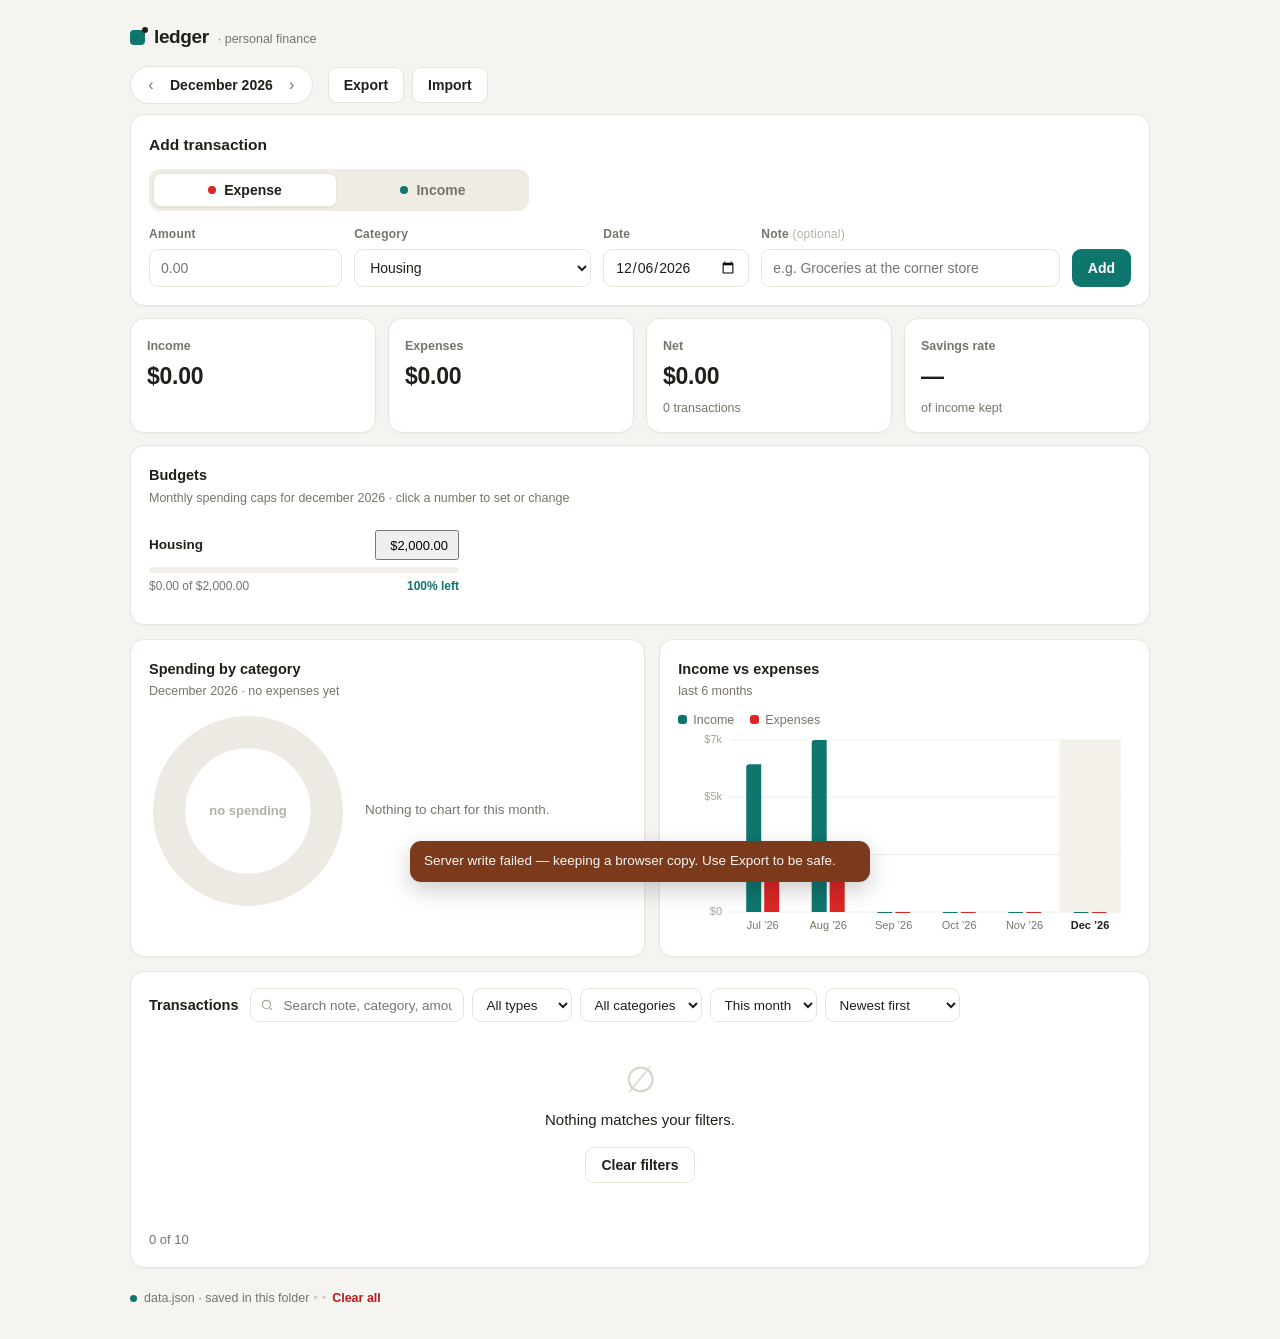
==== index.html @ 5a37964b "first commit" ====
<!doctype html>
<html lang="en">
<head>
<meta charset="utf-8">
<meta name="viewport" content="width=device-width, initial-scale=1">
<meta name="color-scheme" content="light">
<meta name="description" content="Ledger — a minimal personal finance tracker. No dependencies, your data in one JSON file.">
<title>Ledger · Personal Finance Tracker</title>
<link rel="icon" href="data:image/svg+xml,%3Csvg xmlns='http://www.w3.org/2000/svg' viewBox='0 0 16 16'%3E%3Crect width='16' height='16' rx='4' fill='%230f766e'/%3E%3Ccircle cx='11.5' cy='4.5' r='2' fill='%23f5f4f0'/%3E%3C/svg%3E">
<link rel="stylesheet" href="styles.css">
</head>
<body>

<header class="shell top">
  <div class="brand"><span class="mark"></span>ledger<span class="tag">· personal finance</span></div>
  <nav class="month" aria-label="Month navigation">
    <button id="prevBtn" class="iconbtn nav" aria-label="Previous month">‹</button>
    <strong id="monthLabel">—</strong>
    <button id="nextBtn" class="iconbtn nav" aria-label="Next month">›</button>
    <button id="todayBtn" class="todaybtn" hidden>Today</button>
  </nav>
  <div class="actions">
    <button id="exportBtn" class="btn ghost" title="Download your ledger as data.json">Export</button>
    <button id="importBtn" class="btn ghost" title="Load a ledger from a data.json file">Import</button>
    <input type="file" id="fileInput" accept=".json,application/json" hidden>
  </div>
</header>

<main class="shell">
  <noscript><p class="noscript">This app needs JavaScript enabled.</p></noscript>

  <!-- ============ transaction form ============ -->
  <section class="card pad formcard" aria-labelledby="formTitle">
    <h2 id="formTitle">Add transaction</h2>
    <form id="txForm" novalidate>
      <div class="seg" role="group" aria-label="Transaction type">
        <button type="button" id="segExpense" class="segbtn active" data-type="expense" aria-pressed="true"><i class="tdot neg"></i>Expense</button>
        <button type="button" id="segIncome" class="segbtn" data-type="income" aria-pressed="false"><i class="tdot pos"></i>Income</button>
      </div>
      <div class="formgrid">
        <div class="field" id="fAmount">
          <label for="amount">Amount</label>
          <input id="amount" inputmode="decimal" autocomplete="off" placeholder="0.00">
          <small class="err"></small>
        </div>
        <div class="field" id="fCategory">
          <label for="catSelect">Category</label>
          <select id="catSelect"></select>
          <small class="err"></small>
        </div>
        <div class="field hidden" id="fNewCat">
          <label for="newCat">New category</label>
          <input id="newCat" maxlength="24" autocomplete="off" placeholder="e.g. Pets">
          <small class="err"></small>
        </div>
        <div class="field" id="fDate">
          <label for="date">Date</label>
          <input type="date" id="date">
          <small class="err"></small>
        </div>
        <div class="field grow" id="fNote">
          <label for="note">Note <span class="opt">(optional)</span></label>
          <input id="note" maxlength="60" autocomplete="off" placeholder="e.g. Groceries at the corner store">
          <small class="err"></small>
        </div>
        <div class="fieldbtn">
          <button type="submit" class="btn primary" id="submitBtn">Add</button>
          <button type="button" class="btn ghost" id="cancelEdit" hidden>Cancel</button>
        </div>
      </div>
    </form>
  </section>

  <!-- ============ monthly summary ============ -->
  <section aria-label="Monthly summary">
    <div class="cards">
      <div class="card stat"><span class="lbl">Income</span><div class="val" id="sumIncome">$0.00</div><div class="delta" id="dIncome"></div></div>
      <div class="card stat"><span class="lbl">Expenses</span><div class="val" id="sumExpenses">$0.00</div><div class="delta" id="dExpenses"></div></div>
      <div class="card stat"><span class="lbl">Net</span><div class="val" id="sumNet">$0.00</div><div class="delta"><span class="flat" id="netSub"></span></div></div>
      <div class="card stat"><span class="lbl">Savings rate</span><div class="val" id="sumRate">—</div><div class="delta"><span class="flat">of income kept</span></div></div>
    </div>
  </section>

  <!-- ============ budgets ============ -->
  <section class="card pad budgetsec" aria-label="Monthly budgets">
    <h3>Budgets</h3>
    <p class="subline" id="budgetSub">—</p>
    <ul class="bgrid" id="budgetList"></ul>
  </section>

  <!-- ============ charts ============ -->
  <section class="charts" aria-label="Charts">
    <div class="card pad chartcard">
      <h3>Spending by category</h3>
      <p class="subline" id="donutSub">—</p>
      <div class="donutwrap">
        <div class="donutbox"><canvas id="donutCanvas"></canvas></div>
        <ul class="legend" id="legend"></ul>
      </div>
    </div>
    <div class="card pad chartcard">
      <h3>Income vs expenses</h3>
      <p class="subline">last 6 months</p>
      <div class="trendlegend"><span><i style="background:#0f766e"></i>Income</span><span><i style="background:#dc2626"></i>Expenses</span></div>
      <canvas id="trendCanvas"></canvas>
    </div>
  </section>

  <!-- ============ transactions list ============ -->
  <section class="card pad listcard" aria-label="Transactions">
    <div class="listhead">
      <h3>Transactions</h3>
      <div class="toolbar">
        <div class="search">
          <svg viewBox="0 0 24 24" width="14" height="14" fill="none" stroke="currentColor" stroke-width="2" stroke-linecap="round"><circle cx="11" cy="11" r="7"/><path d="m20 20-3.5-3.5"/></svg>
          <input id="q" placeholder="Search note, category, amount… ( / )" aria-label="Search transactions">
        </div>
        <select id="fType" aria-label="Filter by type">
          <option value="all">All types</option>
          <option value="income">Income</option>
          <option value="expense">Expenses</option>
        </select>
        <select id="fCat" aria-label="Filter by category"></select>
        <select id="fScope" aria-label="Date scope">
          <option value="month">This month</option>
          <option value="all">All time</option>
        </select>
        <select id="fSort" aria-label="Sort order">
          <option value="date-desc">Newest first</option>
          <option value="date-asc">Oldest first</option>
          <option value="amount-desc">Highest amount</option>
          <option value="amount-asc">Lowest amount</option>
        </select>
      </div>
    </div>
    <div id="rowList" class="rowlist"></div>
    <div class="listfoot">
      <span id="countLabel"></span>
      <div class="pager" id="pager">
        <button id="pagePrev" class="iconbtn" aria-label="Previous page">‹</button>
        <span id="pageInfo"></span>
        <button id="pageNext" class="iconbtn" aria-label="Next page">›</button>
      </div>
    </div>
  </section>
</main>

<footer class="shell foot">
  <span class="mode" id="modeWrap"><i id="modeDot"></i><span id="modeText">connecting…</span></span>
  <span class="sep">•</span>
  <button id="sampleBtn" class="linkbtn hidden">Load sample data</button>
  <span id="clearWrap" class="hidden"><span class="sep">•</span><button id="clearBtn" class="linkbtn danger">Clear all</button></span>
</footer>

<div id="toasts" aria-live="polite"></div>
<script src="app.js"></script>
</body>
</html>
---- styles.css ----
/* Ledger — minimal, light, no dependencies */
:root{
  --bg:#f5f4f0;
  --card:#ffffff;
  --line:#e7e4dc;
  --ink:#211f1a;
  --sub:#77746a;
  --accent:#0f766e;
  --accent-dark:#0c5f58;
  --accent-soft:#e9f2ef;
  --danger:#b91c1c;
  --amber:#b45309;
  --font:-apple-system,"Segoe UI",Roboto,"Helvetica Neue",Arial,sans-serif;
}
*{box-sizing:border-box}
html{-webkit-text-size-adjust:100%}
body{margin:0;background:var(--bg);color:var(--ink);font:15px/1.55 var(--font);-webkit-font-smoothing:antialiased}
::selection{background:#d7e6e2}
.shell{max-width:1060px;margin:0 auto;padding:0 20px}
[hidden]{display:none!important}
.hidden{display:none!important}
h2,h3,p,ul{margin:0}
button{font-family:inherit}
input,select{font-family:inherit}

/* ---------- header ---------- */
.top{display:flex;align-items:center;gap:15px;flex-wrap:wrap;padding-top:22px;padding-bottom:10px}
.brand{display:flex;align-items:baseline;gap:9px;font-size:19px;font-weight:700;letter-spacing:-.02em;width:100%;}
.mark{width:15px;height:15px;border-radius:4px;background:var(--accent);position:relative;top:2px}
.mark::after{content:"";position:absolute;right:-3px;top:-3px;width:6px;height:6px;border-radius:50%;background:var(--ink)}
.tag{font-size:12.5px;font-weight:500;color:var(--sub);letter-spacing:0}
.month{display:flex;align-items:center;gap:4px;background:var(--card);border:1px solid var(--line);padding:3px 5px;border-radius:999px;margin-left:0}
.month strong{min-width:90px;text-align:center;font-size:14px;font-variant-numeric:tabular-nums}
.todaybtn{border:0;background:none;color:var(--accent);font-size:12.5px;font-weight:600;cursor:pointer;padding:5px 9px;border-radius:999px}
.todaybtn:hover{background:var(--accent-soft)}
.actions{display:flex;gap:8px;width:68%;}

/* ---------- buttons ---------- */
.btn{display:inline-flex;align-items:center;justify-content:center;gap:7px;height:36px;padding:0 15px;border-radius:9px;border:1px solid transparent;font-size:14px;font-weight:600;cursor:pointer;background:none;color:var(--ink);transition:background .12s,border-color .12s}
.btn.primary{background:var(--accent);color:#fff}
.btn.primary:hover{background:var(--accent-dark)}
.btn.ghost{border-color:var(--line);background:var(--card)}
.btn.ghost:hover{background:#f4f2ec}
.iconbtn{width:30px;height:30px;display:inline-flex;align-items:center;justify-content:center;border:0;background:none;border-radius:8px;color:var(--sub);cursor:pointer;padding:0;font-size:16px;line-height:1;transition:background .12s,color .12s}
.iconbtn:hover{background:#f1efe8;color:var(--ink)}
.iconbtn:disabled{opacity:.35;cursor:default;background:none}
.iconbtn.armed{width:auto;padding:0 10px;background:var(--danger);color:#fff;font-size:12px;font-weight:600;line-height:24px}
.linkbtn{border:0;background:none;color:var(--accent);font-size:12.5px;font-weight:600;cursor:pointer;padding:3px 6px;border-radius:7px}
.linkbtn:hover{text-decoration:underline}
.linkbtn.danger{color:var(--danger)}
.linkbtn.armed{background:#fdecec;text-decoration:none;color:var(--danger)}

/* ---------- cards ---------- */
.card{background:var(--card);border:1px solid var(--line);border-radius:14px;box-shadow:0 1px 2px rgba(30,26,15,.03)}
.pad{padding:18px}
h2{font-size:15.5px;font-weight:600}
h3{font-size:14.5px;font-weight:600}

/* ---------- form ---------- */
.seg{display:flex;gap:4px;background:#efece4;padding:4px;border-radius:11px;margin:12px 0 14px;max-width:380px}
.segbtn{flex:1;display:flex;align-items:center;justify-content:center;gap:8px;height:34px;border:1px solid transparent;background:none;border-radius:8px;font-size:14px;font-weight:600;color:var(--sub);cursor:pointer}
.segbtn.active{background:var(--card);border-color:var(--line);color:var(--ink);box-shadow:0 1px 2px rgba(0,0,0,.06)}
.tdot{width:8px;height:8px;border-radius:50%;flex:none}
.tdot.neg{background:#dc2626}
.tdot.pos{background:var(--accent)}
.formgrid{display:grid;grid-template-columns:minmax(118px,1.1fr) minmax(150px,1.35fr) 146px minmax(150px,1.7fr) auto;gap:12px;align-items:start}
.field{display:flex;flex-direction:column;gap:5px;min-width:0}
.field label{font-size:12px;font-weight:600;color:var(--sub);letter-spacing:.02em}
.opt{color:#b3b0a5;font-weight:500}
input,select{height:38px;border:1px solid var(--line);border-radius:9px;padding:0 11px;font-size:14px;background:#fff;color:var(--ink);width:100%;min-width:0;transition:border-color .12s,box-shadow .12s}
input:focus,select:focus{outline:none;border-color:var(--accent);box-shadow:0 0 0 3px rgba(15,118,110,.14)}
.field.invalid input,.field.invalid select{border-color:#dc2626;box-shadow:0 0 0 3px rgba(220,38,38,.10)}
.err{font-size:12px;color:var(--danger);line-height:1.3}
.err:empty{display:none}
.fieldbtn{display:flex;gap:8px;height:100%;}
.fieldbtn .btn{height:38px;align-self:end;}

/* ---------- summary cards ---------- */
.cards{display:grid;grid-template-columns:repeat(auto-fit,minmax(168px,1fr));gap:12px;margin:12px 0 12px}
.stat{padding:14px 16px}
.stat .lbl{font-size:12.5px;color:var(--sub);font-weight:600}
.stat .val{font-size:23px;font-weight:700;letter-spacing:-.01em;margin-top:3px;font-variant-numeric:tabular-nums;white-space:nowrap}
.val.pos{color:var(--accent)}
.val.neg{color:var(--danger)}
.delta{font-size:12.5px;margin-top:4px;color:var(--sub);white-space:nowrap;overflow:hidden;text-overflow:ellipsis}
.delta .good{color:var(--accent);font-weight:600}
.delta .bad{color:var(--danger);font-weight:600}
.flat{color:var(--sub)}

/* ---------- budgets ---------- */
.budgetsec{margin-bottom:14px}
.subline{color:var(--sub);font-size:12.5px;margin-top:2px}
.bgrid{list-style:none;padding:0;display:grid;grid-template-columns:repeat(auto-fill,minmax(235px,1fr));gap:2px 26px;margin-top:12px}
.brow{padding:10px 0}
.btop{display:flex;align-items:center;justify-content:space-between;gap:8px}
.bname{font-size:13.5px;font-weight:600}
.bin{width:84px;height:30px;padding:0 9px;font-size:13px;text-align:right;font-variant-numeric:tabular-nums}
.bbar{height:6px;border-radius:4px;background:#f1efe8;margin-top:7px;overflow:hidden}
.bbar i{display:block;height:100%;border-radius:4px;transition:width .25s ease}
.bbottom{display:flex;justify-content:space-between;gap:8px;font-size:12px;color:var(--sub);margin-top:4px;font-variant-numeric:tabular-nums}
.bstatus.good{color:var(--accent);font-weight:600}
.bstatus.bad{color:var(--danger);font-weight:600}

/* ---------- charts ---------- */
.charts{display:grid;grid-template-columns:1.05fr 1fr;gap:14px;margin-bottom:14px}
.donutwrap{display:flex;gap:18px;align-items:center;margin-top:10px}
.donutbox{flex:0 0 198px;height:198px}
.donutbox canvas{width:100%;height:100%;display:block}
.legend{list-style:none;padding:0;flex:1;min-width:0;display:flex;flex-direction:column;gap:7px;font-size:13.5px}
.legend li{display:grid;grid-template-columns:12px minmax(0,1fr) auto 38px;gap:9px;align-items:center}
.legend i{width:10px;height:10px;border-radius:3px}
.lname{font-weight:500;white-space:nowrap;overflow:hidden;text-overflow:ellipsis}
.lval{font-variant-numeric:tabular-nums}
.lpc{color:var(--sub);text-align:right}
.legend .lempty{display:flex;color:var(--sub)}
.trendlegend{display:flex;gap:16px;font-size:12.5px;color:var(--sub);margin-top:9px}
.trendlegend i{width:9px;height:9px;border-radius:3px;display:inline-block;margin-right:6px}
#trendCanvas{width:100%;height:208px;display:block}

/* ---------- transactions list ---------- */
.listcard{padding:16px 14px 12px}
.listhead{display:flex;align-items:center;gap:12px;flex-wrap:wrap;margin-bottom:6px;padding:0 4px}
.toolbar{display:flex;gap:8px;flex-wrap:wrap;width:stretch;align-items:center}
.toolbar select{height:34px;width:auto;font-size:13.5px;padding:0 9px;background:#fff}
.search{position:relative;flex:1 1 210px;max-width:320px}
.search svg{position:absolute;left:10px;top:50%;transform:translateY(-50%);color:#a5a297;pointer-events:none}
.search input{height:34px;font-size:13.5px;padding-left:32px}
.rowlist{display:flex;flex-direction:column}
.row{display:grid;grid-template-columns:86px minmax(0,1fr) auto 76px;grid-template-areas:"date main amt act";gap:4px 12px;align-items:center;padding:10px 8px;border-radius:10px}
.row + .row{border-top:1px solid #f0eee7}
.row:hover{background:#faf9f5}
.row.editing{background:var(--accent-soft)}
.rdate{grid-area:date;color:var(--sub);font-size:13px;font-variant-numeric:tabular-nums;white-space:nowrap}
.rmain{grid-area:main;display:flex;align-items:center;gap:9px;min-width:0}
.rnote{font-weight:600;font-size:14px;white-space:nowrap;overflow:hidden;text-overflow:ellipsis;min-width:0}
.muted{color:#b3b0a5;font-weight:500}
.chip{flex:none;font-size:11.5px;font-weight:600;padding:2.5px 9px;border-radius:999px;letter-spacing:.01em;max-width:46%;overflow:hidden;text-overflow:ellipsis;white-space:nowrap}
.chip.income{background:#e7f1ee;color:#0d5f56}
.chip.expense{background:#f8efec;color:#a04b32}
.ramt{grid-area:amt;font-weight:600;font-variant-numeric:tabular-nums;font-size:14.5px;white-space:nowrap;text-align:right}
.ramt.pos{color:var(--accent)}
.ramt.neg{color:var(--danger)}
.ract{grid-area:act;display:flex;gap:2px;justify-content:flex-end}
.ract .iconbtn{opacity:0}
.row:hover .ract .iconbtn,.ract .iconbtn:focus-visible,.row.editing .ract .iconbtn{opacity:1}
@media (hover:none){.ract .iconbtn{opacity:1}}
.listfoot{display:flex;justify-content:space-between;align-items:center;margin-top:8px;padding:0 4px;color:var(--sub);font-size:13px;gap:10px}
.pager{display:flex;align-items:center;gap:6px}
#pageInfo{font-size:12.5px;font-variant-numeric:tabular-nums}

/* ---------- empty states ---------- */
.empty{padding:48px 20px;text-align:center}
.empty.small{padding:34px 20px}
.emptymark{font-size:36px;color:#d8d5cb;line-height:1;margin-bottom:10px}
.empty p + p{margin-top:4px}
.empty .btn{margin-top:16px}
.empty p.sub{color:var(--sub);font-size:13.5px}

/* ---------- footer ---------- */
.foot{display:flex;align-items:center;gap:4px;flex-wrap:wrap;padding-top:20px;padding-bottom:30px;color:var(--sub);font-size:12.5px}
.mode{display:inline-flex;align-items:center;gap:7px;font-weight:500}
.mode i{width:7px;height:7px;border-radius:50%;background:#c9c5b8;display:inline-block}
.mode.on i{background:var(--accent)}
.mode.warn i{background:#d97706}
.sep{color:#cfccc3}

/* ---------- toasts ---------- */
#toasts{position:fixed;left:50%;bottom:18px;transform:translateX(-50%);display:flex;flex-direction:column;gap:8px;z-index:50;width:min(92vw,460px)}
.toast{display:flex;align-items:center;gap:10px;background:#26241e;color:#f7f6f2;padding:10px 14px;border-radius:11px;font-size:13.5px;box-shadow:0 8px 24px rgba(0,0,0,.20);opacity:0;transform:translateY(8px);transition:opacity .2s,transform .2s}
.toast.show{opacity:1;transform:none}
.toast.warn{background:#7c3a1d}
.toast.error{background:#991b1b}
.toast button{margin-left:auto;background:rgba(255,255,255,.14);color:#fff;border:0;border-radius:7px;padding:4px 11px;font-weight:600;font-size:12.5px;cursor:pointer;flex:none}
.toast button:hover{background:rgba(255,255,255,.24)}

.noscript{background:#fdecec;color:var(--danger);padding:14px;border-radius:10px;margin:16px 0}

:focus-visible{outline:2px solid var(--accent);outline-offset:2px}
input:focus-visible,select:focus-visible{outline:none}

/* ---------- responsive ---------- */
@media (max-width:900px){
  .charts{grid-template-columns:1fr}
  .formgrid{grid-template-columns:1fr 1fr}
  #fNote,.fieldbtn{grid-column:1/-1}
  #fDate{order:5}
  .month{margin-left:0}
}
@media (max-width:620px){
  .brand .tag{display:none}
  .actions{width:40%;justify-content:flex-start;}
  .search{flex-basis:100%;max-width:none;order:-1}
}
@media (max-width:560px){
  body{font-size:14.5px}
  .shell{padding:5px 14px}
  .formgrid{grid-template-columns:1fr}
  #fNote,.fieldbtn{grid-column:auto}
  .seg{max-width:none}
  .row{grid-template-columns:minmax(0,1fr) auto;grid-template-areas:"main amt" "meta act";row-gap:5px;padding:12px 6px}
  .rdate{grid-area:meta}
  .ract{grid-area:act;align-self:end}
  .stat .val{font-size:20px}
  .donutwrap{flex-direction:column}
}
@media (prefers-reduced-motion:reduce){*{transition:none!important}}
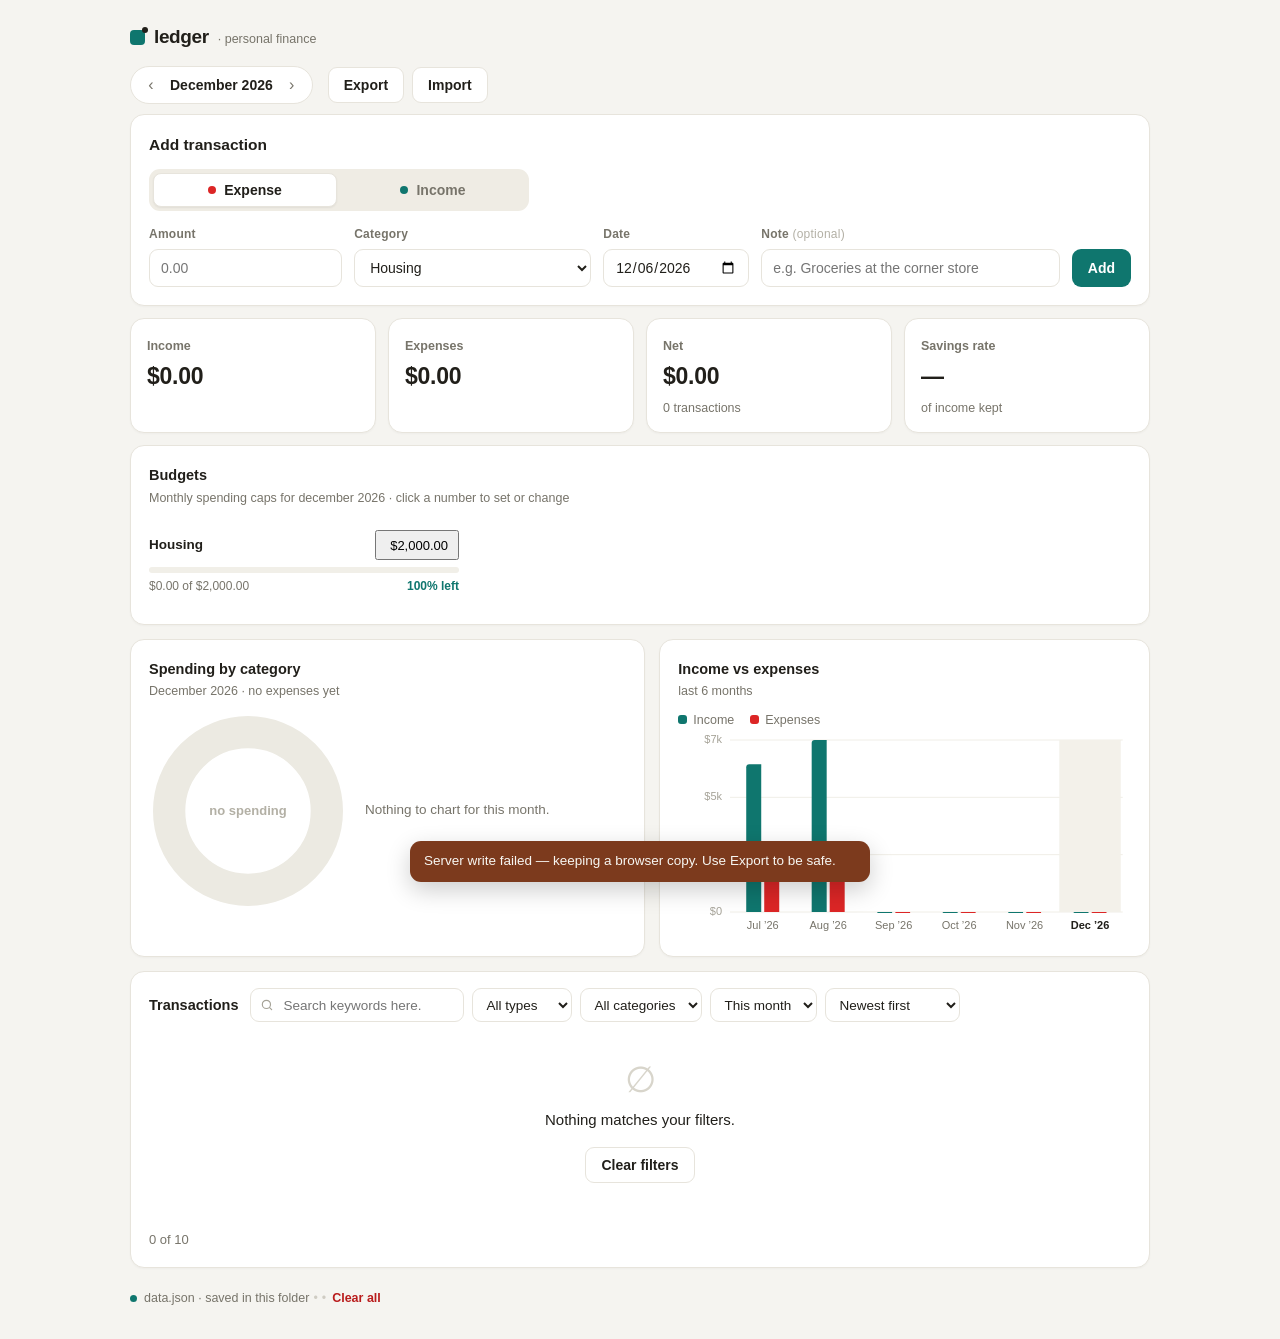
==== commit 4aea9833: "edit search string" ====
--- a/index.html
+++ b/index.html
@@ -113,7 +113,7 @@
       <div class="toolbar">
         <div class="search">
           <svg viewBox="0 0 24 24" width="14" height="14" fill="none" stroke="currentColor" stroke-width="2" stroke-linecap="round"><circle cx="11" cy="11" r="7"/><path d="m20 20-3.5-3.5"/></svg>
-          <input id="q" placeholder="Search note, category, amount… ( / )" aria-label="Search transactions">
+          <input id="q" placeholder="Search keywords here." aria-label="Search transactions">
         </div>
         <select id="fType" aria-label="Filter by type">
           <option value="all">All types</option>
--- a/styles.css
+++ b/styles.css
@@ -67,7 +67,7 @@
 .field{display:flex;flex-direction:column;gap:5px;min-width:0}
 .field label{font-size:12px;font-weight:600;color:var(--sub);letter-spacing:.02em}
 .opt{color:#b3b0a5;font-weight:500}
-input,select{height:38px;border:1px solid var(--line);border-radius:9px;padding:0 11px;font-size:14px;background:#fff;color:var(--ink);width:100%;min-width:0;transition:border-color .12s,box-shadow .12s}
+input,select{height:38px;border:1px solid var(--line);border-radius:9px;padding:0 11px;font-size:14px;background:#fff;color:var(--ink);width:auto;min-width:0;transition:border-color .12s,box-shadow .12s}
 input:focus,select:focus{outline:none;border-color:var(--accent);box-shadow:0 0 0 3px rgba(15,118,110,.14)}
 .field.invalid input,.field.invalid select{border-color:#dc2626;box-shadow:0 0 0 3px rgba(220,38,38,.10)}
 .err{font-size:12px;color:var(--danger);line-height:1.3}
